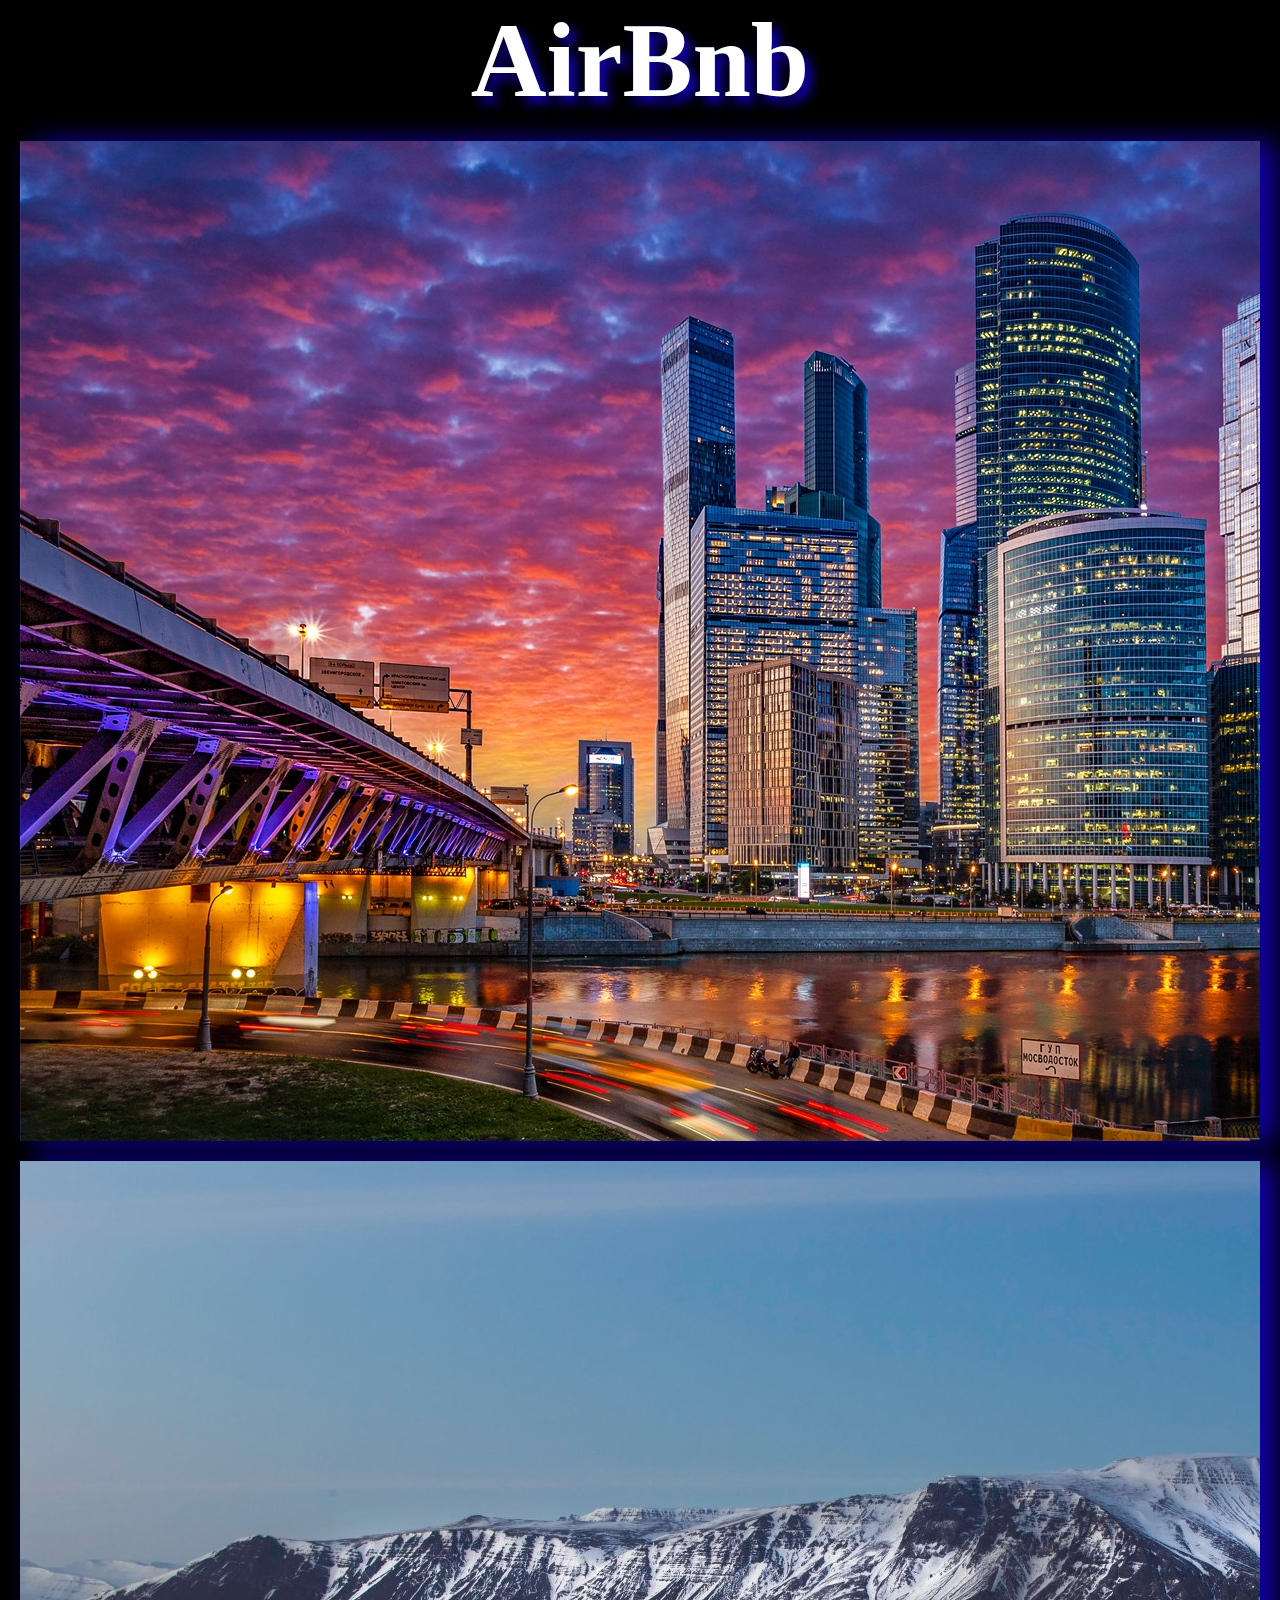
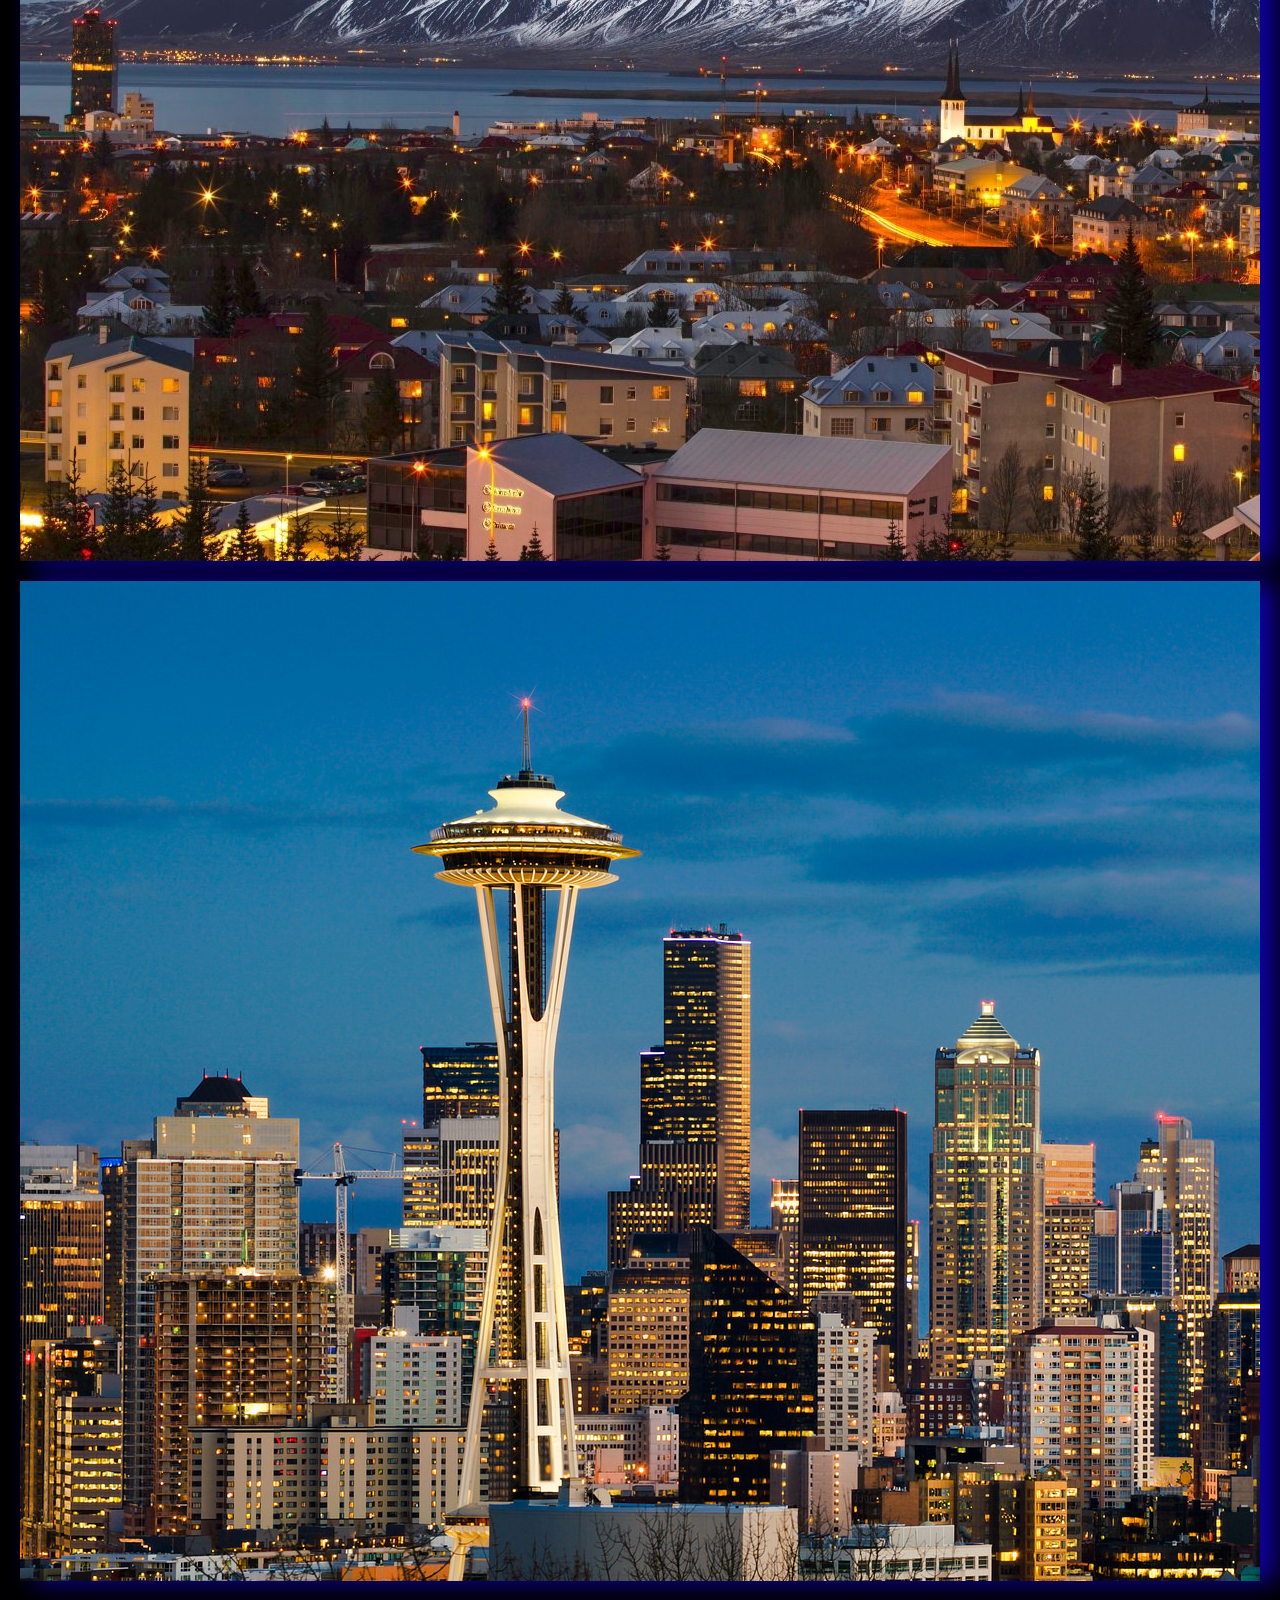
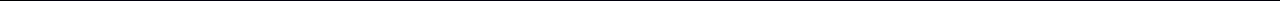
==== index-bonus.html @ 7d9306dc "Esercizio bonus completato" ====
<!DOCTYPE html>
<html lang="it" dir="ltr">
  <head>
    <meta charset="utf-8">
    <link rel="stylesheet" href="master-bonus.css">
    <title>AirBnb</title>
  </head>
  <body>
    <header>
      <h2>AirBnb</h2>
    </header>
    <!-- Blocco 1 -->

    <div class="container" id="mosca">
      <div class="opaco">

        <h1>MOSCA</h1>

      </div>

    </div>
    <!-- /Blocco 1 -->

    <!-- Blocco 2 -->
    <div class="container" id="reykjavìk">
      <div class="opaco">

        <h1>REYKJAVIK</h1>

      </div>

    </div>
    <!-- /Blocco 2 -->

    <!-- Blocco 3 -->
    <div class="container" id="seattle">
      <div class="opaco">

        <h1>SEATTLE</h1>

      </div>

    </div>
    <!-- /Blocco 3 -->
  </body>
</html>
---- master-bonus.css ----
*{
  box-sizing: border-box;
  margin: 0;
  padding: 0;
}
body{
  background-color: #000;
}
header{
  width: 1000px;
  margin: auto;
  text-align: center;
  font-size: 70px;
  text-shadow: 0.1em 0.1em 0.15em #1100AB;
  color: white;
}
.container{
  height: 1000px;
  position: relative;
  margin: 20px;
  box-shadow:  15px 1px 25px #1100AB;
}
#mosca{
  background-image: url(img/mosca.jpg);
}
#reykjavìk{
  background-image: url(img/reykjavìk.jpg);
}
#seattle{
  background-image: url(img/seattle.jpg);
}
.opaco{
  width: 100%;
  height: 100%;
  background-color: rgba(0,0,0,0.9);
  display: none;
}
h1{
  font-size: 100px;
  position: absolute;
  transform: translate(-50%,-50%);
  left: 50%;
  top:50%;
  text-shadow: 0.1em 0.1em 0.15em #1100AB;
  color: white;
}
.container:hover .opaco{
  display: block;
}
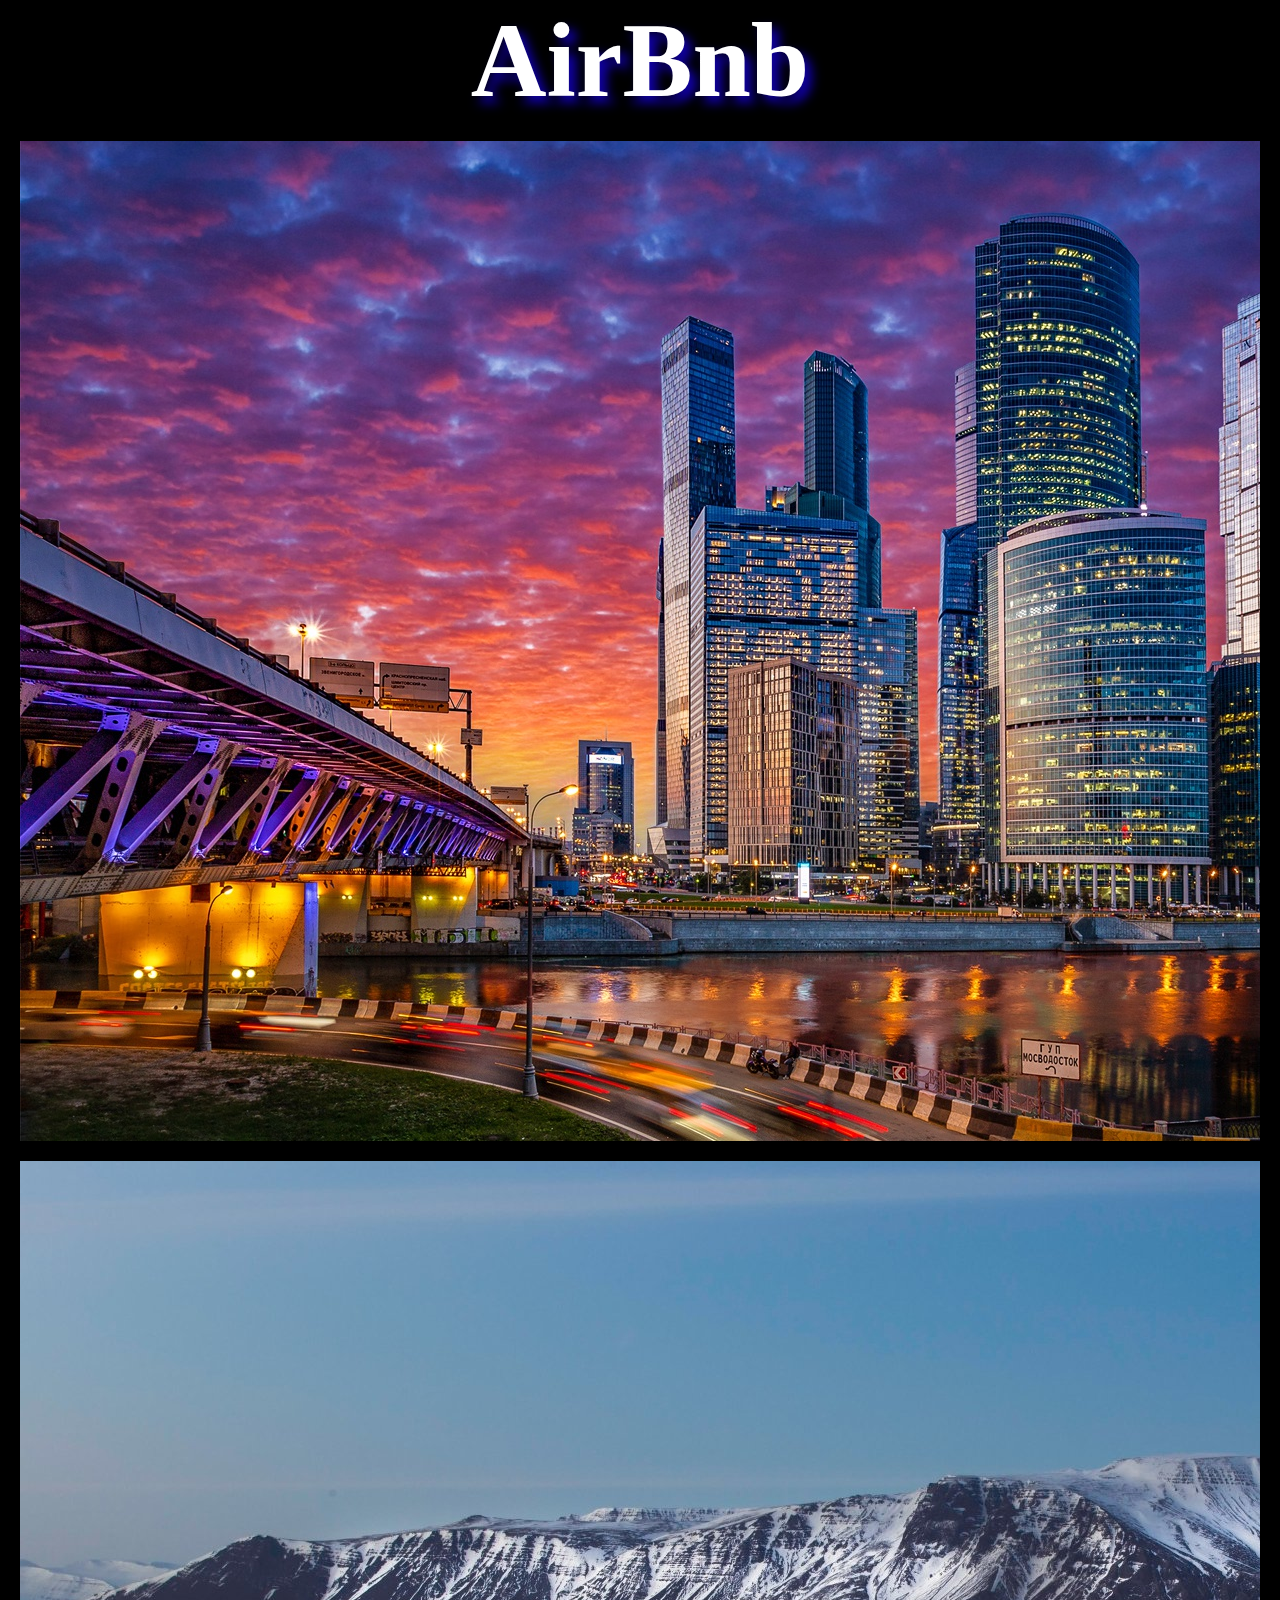
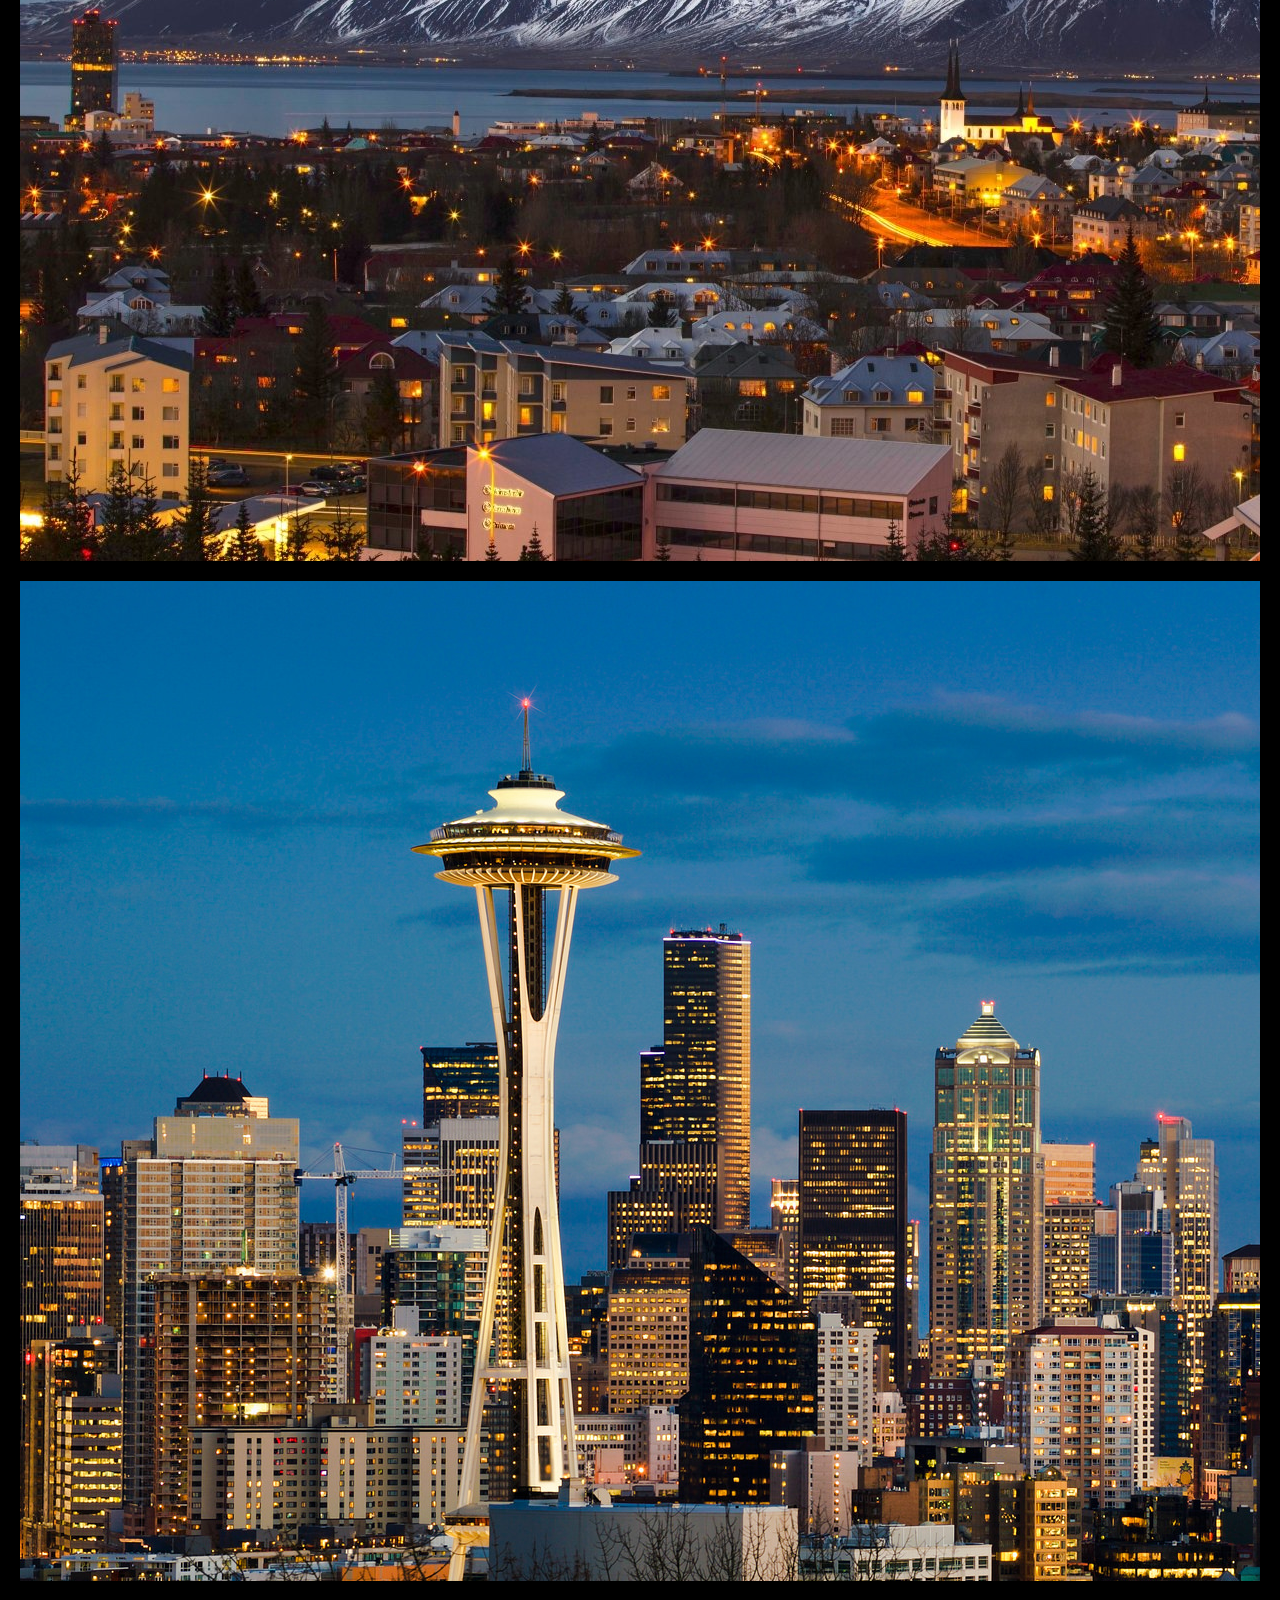
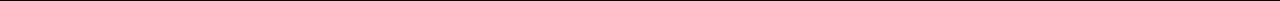
==== commit 4d268cf8: "Esercizio bonus non corretto" ====
--- a/index-bonus.html
+++ b/index-bonus.html
@@ -12,6 +12,7 @@
     <!-- Blocco 1 -->
 
     <div class="container" id="mosca">
+      <div class="container2">
       <div class="opaco">
 
         <h1>MOSCA</h1>
@@ -19,26 +20,36 @@
       </div>
 
     </div>
+  </div>
     <!-- /Blocco 1 -->
 
     <!-- Blocco 2 -->
+
     <div class="container" id="reykjavìk">
+      <div class="container2">
+
       <div class="opaco">
 
         <h1>REYKJAVIK</h1>
 
       </div>
+    </div>
+
 
     </div>
     <!-- /Blocco 2 -->
 
     <!-- Blocco 3 -->
     <div class="container" id="seattle">
+      <div class="container2">
+
       <div class="opaco">
 
         <h1>SEATTLE</h1>
 
       </div>
+    </div>
+
 
     </div>
     <!-- /Blocco 3 -->
--- a/master-bonus.css
+++ b/master-bonus.css
@@ -18,7 +18,16 @@
   height: 1000px;
   position: relative;
   margin: 20px;
+  z-index: 10000000;
+  /* box-shadow:  15px 1px 25px #1100AB; */
+}
+.container2{
+  width: 100vw;
+  height: 1000px;
+  position: relative;
   box-shadow:  15px 1px 25px #1100AB;
+  z-index: -1000;
+  visibility: hidden;
 }
 #mosca{
   background-image: url(img/mosca.jpg);
@@ -44,6 +53,9 @@
   text-shadow: 0.1em 0.1em 0.15em #1100AB;
   color: white;
 }
-.container:hover .opaco{
+.container:hover .opaco {
   display: block;
 }
+.container:hover .container2 {
+  visibility: visible;
+}
